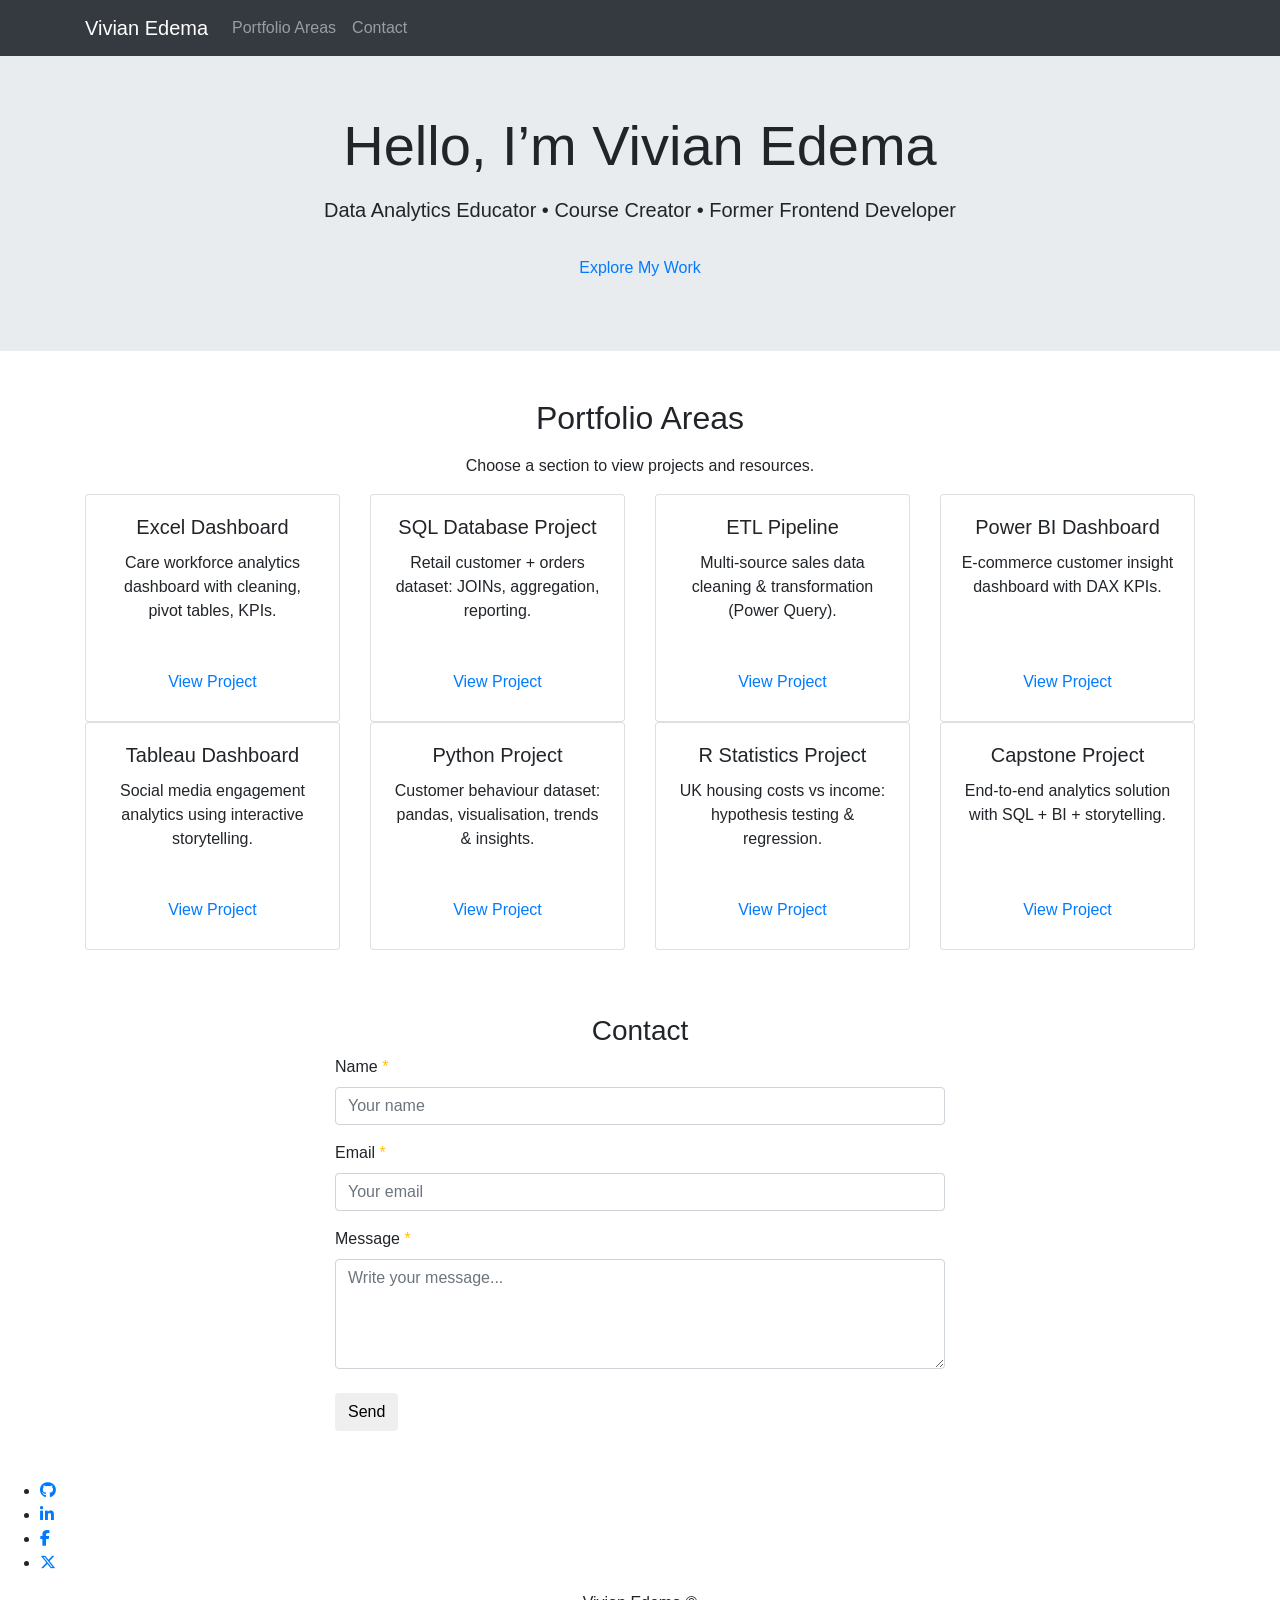
==== index.html @ 0af85cf2 "Add files via upload" ====
<!doctype html>
<html lang="en">

<head>
    <title>Vivian Edema | Portfolio Hub</title>
    <meta charset="utf-8">
    <meta name="viewport" content="width=device-width, initial-scale=1, shrink-to-fit=no">

    <!-- Bootstrap -->
    <link rel="stylesheet" href="https://stackpath.bootstrapcdn.com/bootstrap/4.1.3/css/bootstrap.min.css">

    <!-- Font Awesome (reliable social icons) -->
    <link rel="stylesheet" href="https://cdnjs.cloudflare.com/ajax/libs/font-awesome/6.5.1/css/all.min.css">

    <!-- Your CSS -->
    <link rel="stylesheet" href="main2.css">
</head>

<body id="home">

    <!-- Navbar -->
    <nav class="navbar navbar-expand-lg navbar-dark bg-dark fixed-top">
        <div class="container">
            <a class="navbar-brand" href="#home">Vivian Edema</a>

            <button class="navbar-toggler" type="button" data-toggle="collapse" data-target="#nav" aria-controls="nav"
                aria-expanded="false" aria-label="Toggle navigation">
                <span class="navbar-toggler-icon"></span>
            </button>

            <div class="collapse navbar-collapse" id="nav">
                <div class="navbar-nav">
                    <a class="nav-item nav-link" href="#areas">Portfolio Areas</a>
                    <a class="nav-item nav-link" href="#contact">Contact</a>
                </div>
            </div>
        </div>
    </nav>

    <!-- Hero / Jumbotron -->
    <div class="jumbotron jumbotron-fluid text-center hero">
        <div class="container">
            <h1 class="display-4 mt-5">
                Hello, I’m <span class="highlight">Vivian Edema</span>
            </h1>
            <p class="lead mt-3">
                Data Analytics Educator • Course Creator • Former Frontend Developer
            </p>

            <!-- Use anchor styled as button (cleaner than button inside a tag) -->
            <a href="#areas" class="btn custom-btn mt-2">Explore My Work</a>
        </div>
    </div>

    <!-- Portfolio Areas (Cards) -->
    <div class="container mt-5" id="areas">
        <h2 class="text-center">Portfolio Areas</h2>
        <p class="text-center intro mt-3">
            Choose a section to view projects and resources.
        </p>
        <div class="row project-row">

            <!-- Card 1 -->
            <div class="col-12 col-sm-6 col-lg-3 text-center">
                <div class="card mb-3 h-100 fancy-card">
                    <div class="card-body d-flex flex-column">
                        <h5 class="card-title">Excel Dashboard</h5>
                        <p class="card-text">
                            Care workforce analytics dashboard with cleaning, pivot tables, KPIs.
                        </p>
                        <div class="mt-auto">
                            <a href="" class="btn custom-btn mt-2">View Project</a>
                        </div>
                    </div>
                </div>
            </div>

            <!-- Card 2 -->
            <div class="col-12 col-sm-6 col-lg-3 text-center">
                <div class="card mb-3 h-100 fancy-card">
                    <div class="card-body d-flex flex-column">
                        <h5 class="card-title">SQL Database Project</h5>
                        <p class="card-text">
                            Retail customer + orders dataset: JOINs, aggregation, reporting.
                        </p>
                        <div class="mt-auto">
                            <a href="" class="btn custom-btn mt-2">View Project</a>
                        </div>
                    </div>
                </div>
            </div>

            <!-- Card 3 -->
            <div class="col-12 col-sm-6 col-lg-3 text-center">
                <div class="card mb-3 h-100 fancy-card">
                    <div class="card-body d-flex flex-column">
                        <h5 class="card-title">ETL Pipeline</h5>
                        <p class="card-text">
                            Multi-source sales data cleaning & transformation (Power Query).
                        </p>
                        <div class="mt-auto">
                            <a href="" class="btn custom-btn mt-2">View Project</a>
                        </div>
                    </div>
                </div>
            </div>

            <!-- Card 4 -->
            <div class="col-12 col-sm-6 col-lg-3 text-center">
                <div class="card mb-3 h-100 fancy-card">
                    <div class="card-body d-flex flex-column">
                        <h5 class="card-title">Power BI Dashboard</h5>
                        <p class="card-text">
                            E-commerce customer insight dashboard with DAX KPIs.
                        </p>
                        <div class="mt-auto">
                            <a href="" class="btn custom-btn mt-2">View Project</a>
                        </div>
                    </div>
                </div>
            </div>

        </div>
        <div class="row project-row">

            <!-- Card 5 -->
            <div class="col-12 col-sm-6 col-lg-3 text-center">
                <div class="card mb-3 h-100 fancy-card">
                    <div class="card-body d-flex flex-column">
                        <h5 class="card-title">Tableau Dashboard</h5>
                        <p class="card-text">
                            Social media engagement analytics using interactive storytelling.
                        </p>
                        <div class="mt-auto">
                            <a href="#contact" class="btn custom-btn mt-2">View Project</a>
                        </div>
                    </div>
                </div>
            </div>

            <!-- Card 2 -->
            <div class="col-12 col-sm-6 col-lg-3 text-center">
                <div class="card mb-3 h-100 fancy-card">
                    <div class="card-body d-flex flex-column">
                        <h5 class="card-title">Python Project</h5>
                        <p class="card-text">
                            Customer behaviour dataset: pandas, visualisation, trends & insights.
                        </p>
                        <div class="mt-auto">
                            <a href="#contact" class="btn custom-btn mt-2">View Project</a>
                        </div>
                    </div>
                </div>
            </div>

            <!-- Card 3 -->
            <div class="col-12 col-sm-6 col-lg-3 text-center">
                <div class="card mb-3 h-100 fancy-card">
                    <div class="card-body d-flex flex-column">
                        <h5 class="card-title">R Statistics Project</h5>
                        <p class="card-text">
                            UK housing costs vs income: hypothesis testing & regression.
                        </p>
                        <div class="mt-auto">
                            <a href="#contact" class="btn custom-btn mt-2">View Project</a>
                        </div>
                    </div>
                </div>
            </div>

            <!-- Card 4 -->
            <div class="col-12 col-sm-6 col-lg-3 text-center">
                <div class="card mb-3 h-100 fancy-card">
                    <div class="card-body d-flex flex-column">
                        <h5 class="card-title">Capstone Project</h5>
                        <p class="card-text">
                            End-to-end analytics solution with SQL + BI + storytelling.
                        </p>
                        <div class="mt-auto">
                            <a href="#contact" class="btn custom-btn mt-2">View Project</a>
                        </div>
                    </div>
                </div>
            </div>

        </div>
    </div>

    <!-- Contact -->
    <div class="container w-50 mt-5 mb-5 form-div" id="contact">
        <form id="contactForm" novalidate>
            <div class="form-group">
                <h3 class="text-center pt-3">Contact</h3>

                <label for="name">Name <span class="text-warning">*</span></label>
                <input type="text" class="form-control" id="name" placeholder="Your name" required minlength="2">
                <div class="invalid-feedback">Please enter your name (at least 2 characters).</div>
            </div>

            <div class="form-group">
                <label for="email">Email <span class="text-warning">*</span></label>
                <input type="email" class="form-control" id="email" placeholder="Your email" required>
                <div class="invalid-feedback">Please enter a valid email address.</div>
            </div>

            <div class="form-group">
                <label for="message">Message <span class="text-warning">*</span></label>
                <textarea class="form-control" id="message" rows="4" required minlength="10"
                    placeholder="Write your message..."></textarea>
                <div class="invalid-feedback">Please enter a message (at least 10 characters).</div>
            </div>

            <div id="formSuccess" class="alert alert-success d-none" role="alert">
                Thanks! Your message is valid. (You can later connect this to EmailJS / Formspree.)
            </div>

            <button type="submit" class="btn custom-btn mt-2" id="form-btn">Send</button>

        </form>
    </div>

    <!-- Footer -->
    <footer id="footer">
        <ul class="socicons-list">
            <li>
                <a href="https://github.com/Vedema" target="_blank" aria-label="GitHub">
                    <i class="fa-brands fa-github"></i>
                </a>
            </li>
            <li>
                <a href="https://www.linkedin.com/in/vivian-edema-phd-afhea-9990698b" target="_blank"
                    aria-label="LinkedIn">
                    <i class="fa-brands fa-linkedin-in"></i>
                </a>
            </li>
            <li>
                <a href="https://www.facebook.com/vchinwe" target="_blank" aria-label="Facebook">
                    <i class="fa-brands fa-facebook-f"></i>
                </a>
            </li>
            <li>
                <a href="https://twitter.com/oyemikevivian" target="_blank" aria-label="Twitter">
                    <i class="fa-brands fa-x-twitter"></i>
                </a>
            </li>
        </ul>
    </footer>

    <p class="copyright text-center mb-3">
        Vivian Edema &copy; <span id="year"></span>
    </p>

    <!-- Dynamic year -->
    <script src="js/year.js"></script>

    <!-- Form validation -->
    <script>
        (function () {
            const form = document.getElementById("contactForm");
            const success = document.getElementById("formSuccess");
            if (!form) return;

            function isValidEmail(email) {
                return /^[^\s@]+@[^\s@]+\.[^\s@]{2,}$/.test(email);
            }

            form.addEventListener("submit", function (event) {
                event.preventDefault();

                const email = document.getElementById("email");

                let valid = form.checkValidity();

                if (email && !isValidEmail(email.value.trim())) {
                    email.setCustomValidity("Invalid");
                    valid = false;
                } else if (email) {
                    email.setCustomValidity("");
                }

                if (!valid) {
                    event.stopPropagation();
                    form.classList.add("was-validated");
                    if (success) success.classList.add("d-none");
                    return;
                }

                form.classList.add("was-validated");
                if (success) success.classList.remove("d-none");
            });
        })();
    </script>

    <!-- Bootstrap JS -->
    <script src="https://code.jquery.com/jquery-3.3.1.slim.min.js" crossorigin="anonymous"></script>
    <script src="https://cdnjs.cloudflare.com/ajax/libs/popper.js/1.14.3/umd/popper.min.js"
        crossorigin="anonymous"></script>
    <script src="https://stackpath.bootstrapcdn.com/bootstrap/4.1.3/js/bootstrap.min.js"
        crossorigin="anonymous"></script>
</body>

</html>
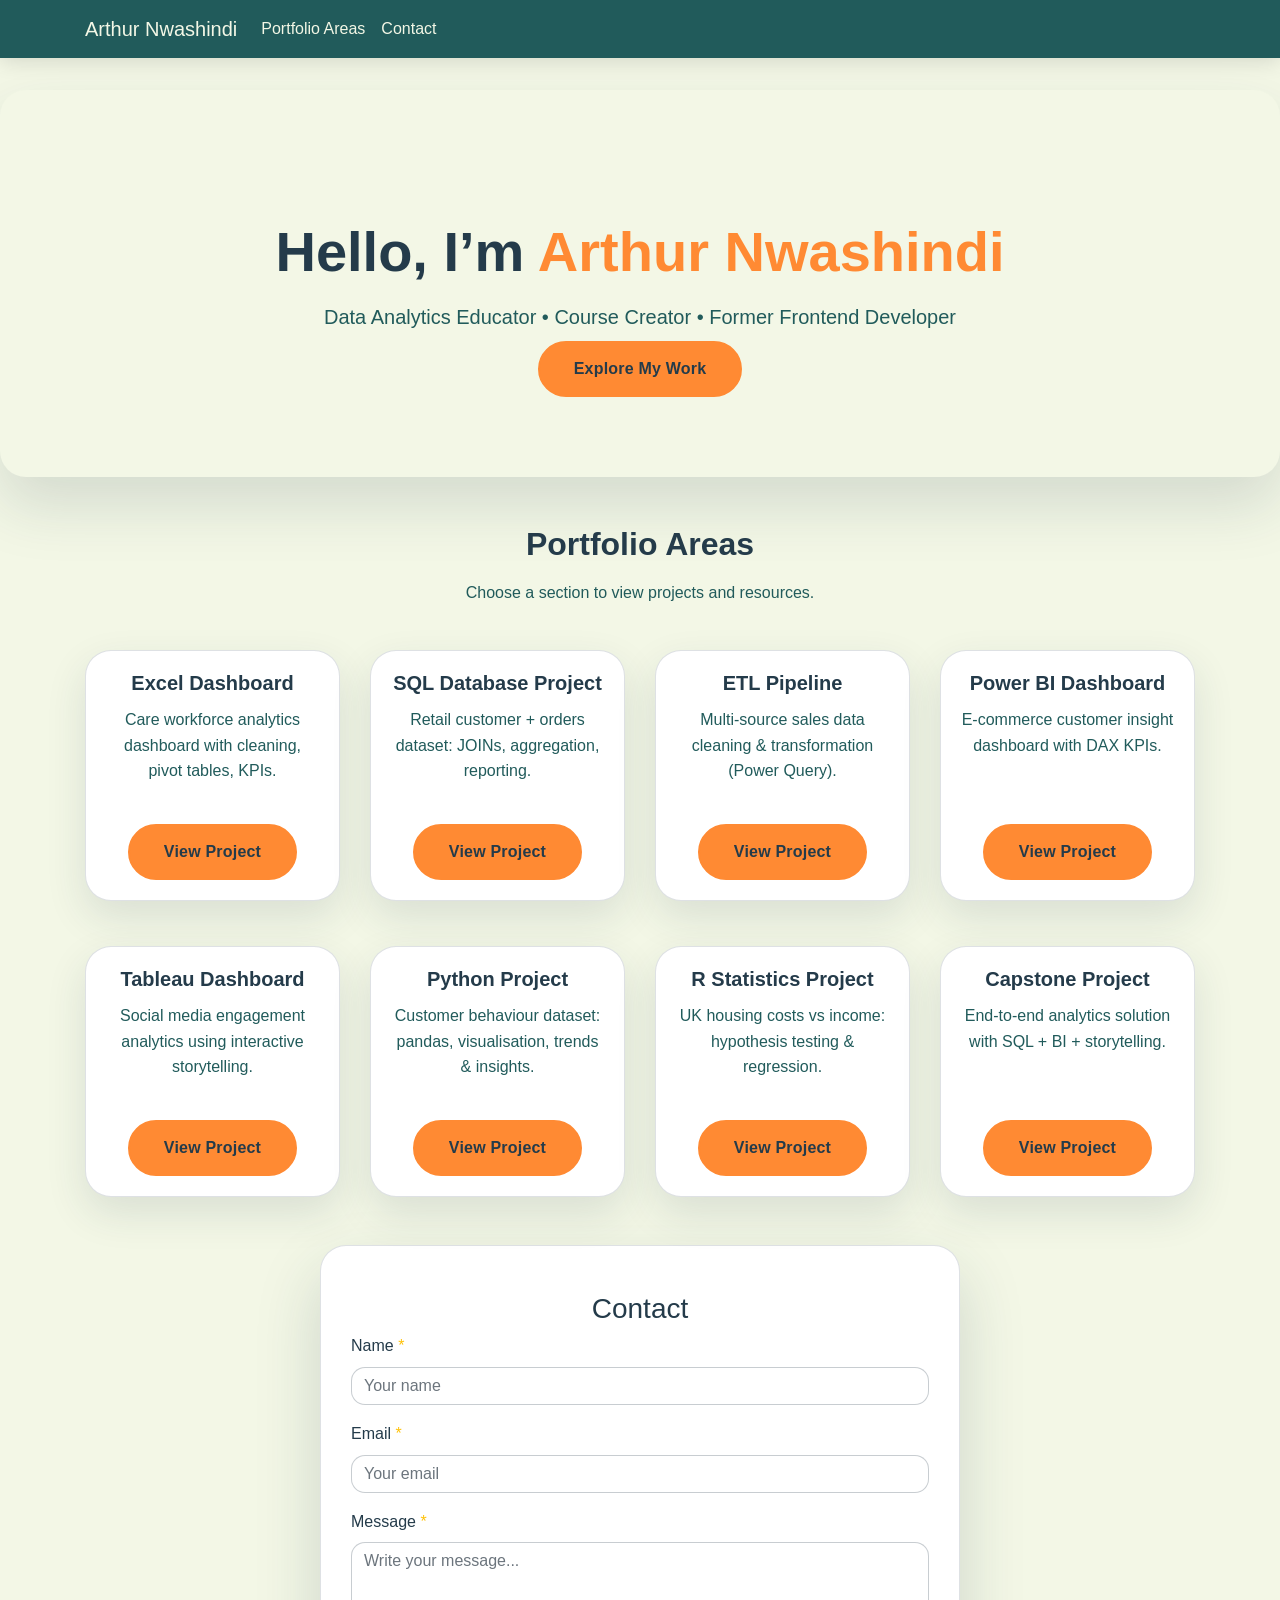
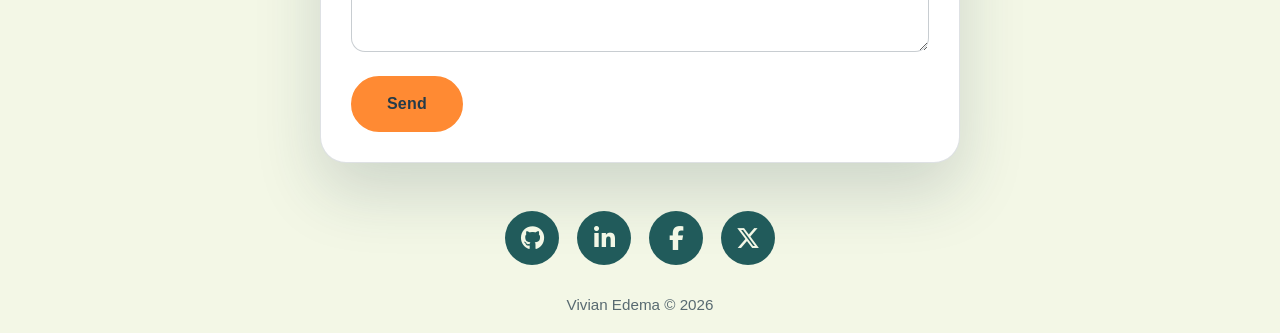
==== commit 5ff29c8b: "Updated HTML Updated HTML" ====
--- a/index.html
+++ b/index.html
@@ -1,8 +1,7 @@
 <!doctype html>
-<html lang="en">
-
+<html lang="en"
 <head>
-    <title>Vivian Edema | Portfolio Hub</title>
+    <title>Arthur Nwashindi | Portfolio Hub</title>
     <meta charset="utf-8">
     <meta name="viewport" content="width=device-width, initial-scale=1, shrink-to-fit=no">
 
@@ -21,7 +20,7 @@
     <!-- Navbar -->
     <nav class="navbar navbar-expand-lg navbar-dark bg-dark fixed-top">
         <div class="container">
-            <a class="navbar-brand" href="#home">Vivian Edema</a>
+            <a class="navbar-brand" href="#home">Arthur Nwashindi</a>
 
             <button class="navbar-toggler" type="button" data-toggle="collapse" data-target="#nav" aria-controls="nav"
                 aria-expanded="false" aria-label="Toggle navigation">
@@ -41,7 +40,7 @@
     <div class="jumbotron jumbotron-fluid text-center hero">
         <div class="container">
             <h1 class="display-4 mt-5">
-                Hello, I’m <span class="highlight">Vivian Edema</span>
+                Hello, I’m <span class="highlight">Arthur Nwashindi</span>
             </h1>
             <p class="lead mt-3">
                 Data Analytics Educator • Course Creator • Former Frontend Developer
@@ -223,23 +222,23 @@
     <footer id="footer">
         <ul class="socicons-list">
             <li>
-                <a href="https://github.com/Vedema" target="_blank" aria-label="GitHub">
+                <a href="https://github.com/quantex25-ops" target="_blank" aria-label="GitHub">
                     <i class="fa-brands fa-github"></i>
                 </a>
             </li>
             <li>
-                <a href="https://www.linkedin.com/in/vivian-edema-phd-afhea-9990698b" target="_blank"
+                <a href="" target="_blank"www.linkedin.com/in/arthur-nwashindi-1193269b
                     aria-label="LinkedIn">
                     <i class="fa-brands fa-linkedin-in"></i>
                 </a>
             </li>
             <li>
-                <a href="https://www.facebook.com/vchinwe" target="_blank" aria-label="Facebook">
+                <a href="https://www" target="_blank" aria-label="Facebook">
                     <i class="fa-brands fa-facebook-f"></i>
                 </a>
             </li>
             <li>
-                <a href="https://twitter.com/oyemikevivian" target="_blank" aria-label="Twitter">
+                <a href="https://" target="_blank" aria-label="Twitter">
                     <i class="fa-brands fa-x-twitter"></i>
                 </a>
             </li>
--- a/main2.css
+++ b/main2.css
@@ -0,0 +1,217 @@
+/* =================================
+   MAIN PAGE ONLY (Scoped)
+   Applies ONLY to body#home
+================================= */
+
+body#home {
+    background: #f3f7e6;
+    color: #243b4a;
+    font-family: "Inter", "Segoe UI", Roboto, Arial, sans-serif;
+    line-height: 1.6;
+}
+
+/* ===============================
+   NAVBAR
+================================ */
+body#home .navbar {
+    background: #215b5b !important;
+    box-shadow: 0 4px 20px rgba(0, 0, 0, 0.12);
+}
+
+body#home .navbar-brand,
+body#home .navbar-nav .nav-link {
+    color: #f3f7e6 !important;
+    font-weight: 500;
+}
+
+body#home .navbar-nav .nav-link:hover {
+    color: #ff8a33 !important;
+}
+
+/* ===============================
+   HERO / JUMBOTRON
+================================ */
+body#home .hero {
+    background: #f3f7e6;
+    border-radius: 26px;
+    margin-top: 90px;
+    padding: 80px 25px;
+    box-shadow: 0 28px 60px rgba(36, 59, 74, 0.15);
+}
+
+body#home .hero h1 {
+    color: #243b4a;
+    font-weight: 700;
+}
+
+body#home .hero .lead {
+    color: #215b5b;
+    max-width: 720px;
+    margin: 0 auto;
+}
+
+/* Highlight name */
+body#home .highlight {
+    color: #ff8a33;
+}
+
+/* ===============================
+   BUTTONS
+================================ */
+
+/* Base button shape for all buttons */
+body#home .btn {
+    border-radius: 18px;
+    padding: 12px 26px;
+    font-weight: 600;
+    transition: transform 0.25s ease, box-shadow 0.25s ease, background-color 0.25s ease, color 0.25s ease;
+}
+
+/* NEW: Your unified button style */
+body#home .custom-btn {
+    background: #ff8a33;
+    border: 2px solid #ff8a33;
+    color: #243b4a;
+    border-radius: 999px;
+    /* pill button */
+    padding: 14px 34px;
+    /* slightly bigger for premium look */
+    display: inline-block;
+    text-decoration: none;
+    letter-spacing: 0.2px;
+}
+
+/* Hover: richer + lift */
+body#home .custom-btn:hover {
+    background: #e67628;
+    border-color: #e67628;
+    color: #243b4a;
+    transform: translateY(-2px);
+    box-shadow: 0 14px 30px rgba(255, 138, 51, 0.35);
+    text-decoration: none;
+}
+
+/* Optional: focus accessibility */
+body#home .custom-btn:focus {
+    outline: none;
+    box-shadow: 0 0 0 0.2rem rgba(255, 138, 51, 0.35);
+}
+
+/* ===============================
+   SECTIONS
+================================ */
+body#home h2 {
+    font-weight: 700;
+    color: #243b4a;
+}
+
+body#home .intro {
+    color: #215b5b;
+}
+
+/* ===============================
+   PORTFOLIO CARDS
+================================ */
+body#home .project-row {
+    margin-top: 45px;
+    row-gap: 30px;
+}
+
+body#home .fancy-card {
+    background: #ffffff;
+    border-radius: 26px;
+    border: 1px solid rgba(36, 59, 74, 0.15);
+    box-shadow: 0 16px 40px rgba(36, 59, 74, 0.12);
+    transition: transform 0.35s ease, box-shadow 0.35s ease;
+}
+
+body#home .fancy-card:hover {
+    transform: translateY(-10px);
+    box-shadow: 0 32px 70px rgba(36, 59, 74, 0.25);
+}
+
+body#home .fancy-card .card-title {
+    font-weight: 600;
+    color: #243b4a;
+}
+
+body#home .fancy-card .card-text {
+    color: #215b5b;
+}
+
+/* ===============================
+   CONTACT FORM
+================================ */
+body#home .form-div {
+    background: #ffffff;
+    border-radius: 26px;
+    border: 1px solid rgba(36, 59, 74, 0.15);
+    box-shadow: 0 28px 65px rgba(36, 59, 74, 0.18);
+    padding: 30px;
+}
+
+body#home .form-control {
+    border-radius: 14px;
+    border: 1px solid rgba(36, 59, 74, 0.25);
+}
+
+body#home .form-control:focus {
+    border-color: #ff8a33;
+    box-shadow: 0 0 0 0.2rem rgba(255, 138, 51, 0.25);
+}
+
+/* Validation (FIXED - your file was cut off) */
+body#home .was-validated .form-control:invalid,
+body#home .form-control.is-invalid {
+    border-color: #ef4444;
+    box-shadow: 0 0 0 0.2rem rgba(239, 68, 68, 0.18);
+}
+
+body#home .was-validated .form-control:valid,
+body#home .form-control.is-valid {
+    border-color: #22c55e;
+    box-shadow: 0 0 0 0.2rem rgba(34, 197, 94, 0.16);
+}
+
+/* ===============================
+   SOCIAL ICONS (if you are using them)
+================================ */
+body#home .socicons-list {
+    list-style: none;
+    display: flex;
+    justify-content: center;
+    gap: 18px;
+    padding-left: 0;
+    margin: 35px 0 10px;
+}
+
+body#home .socicons-list li a {
+    width: 54px;
+    height: 54px;
+    display: inline-flex;
+    align-items: center;
+    justify-content: center;
+    border-radius: 50%;
+    text-decoration: none;
+
+    background: #215b5b;
+    color: #f3f7e6;
+    font-size: 24px;
+
+    transition: transform 0.25s ease, box-shadow 0.25s ease, background-color 0.25s ease;
+}
+
+body#home .socicons-list li a:hover {
+    transform: translateY(-3px);
+    background: #ff8a33;
+    box-shadow: 0 14px 28px rgba(36, 59, 74, 0.18);
+}
+
+/* ===============================
+   COPYRIGHT
+================================ */
+body#home .copyright {
+    color: rgba(36, 59, 74, 0.75);
+    margin-top: 28px;
+    font-size: 0.95rem;
+}
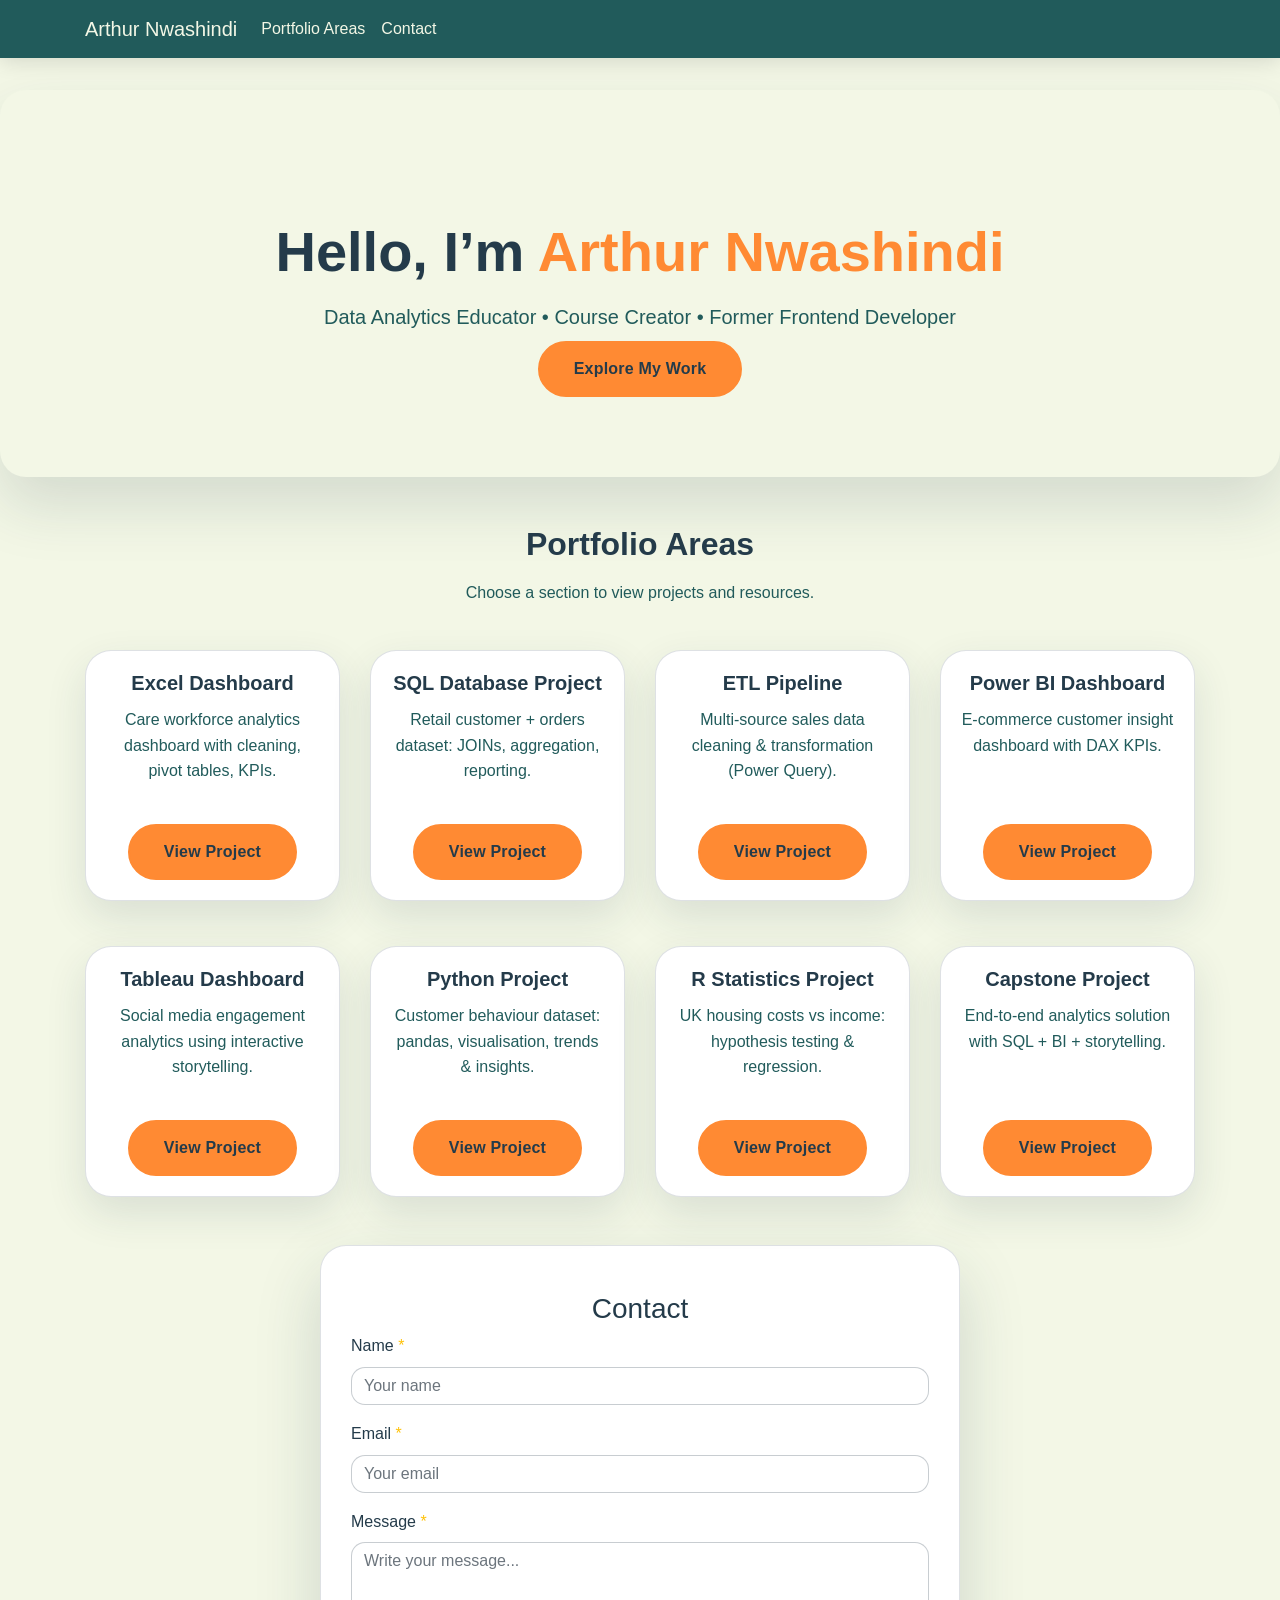
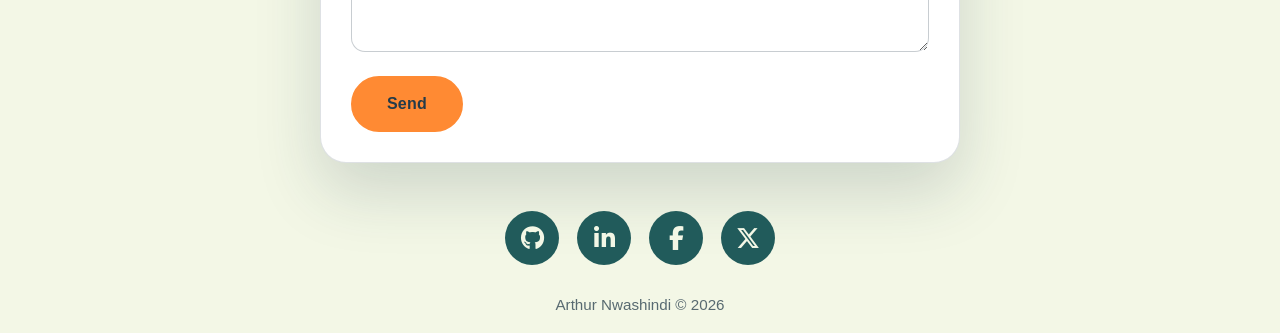
==== commit 4132faa1: "UPDATED HTML" ====
--- a/index.html
+++ b/index.html
@@ -246,7 +246,7 @@
     </footer>
 
     <p class="copyright text-center mb-3">
-        Vivian Edema &copy; <span id="year"></span>
+        Arthur Nwashindi &copy; <span id="year"></span>
     </p>
 
     <!-- Dynamic year -->
